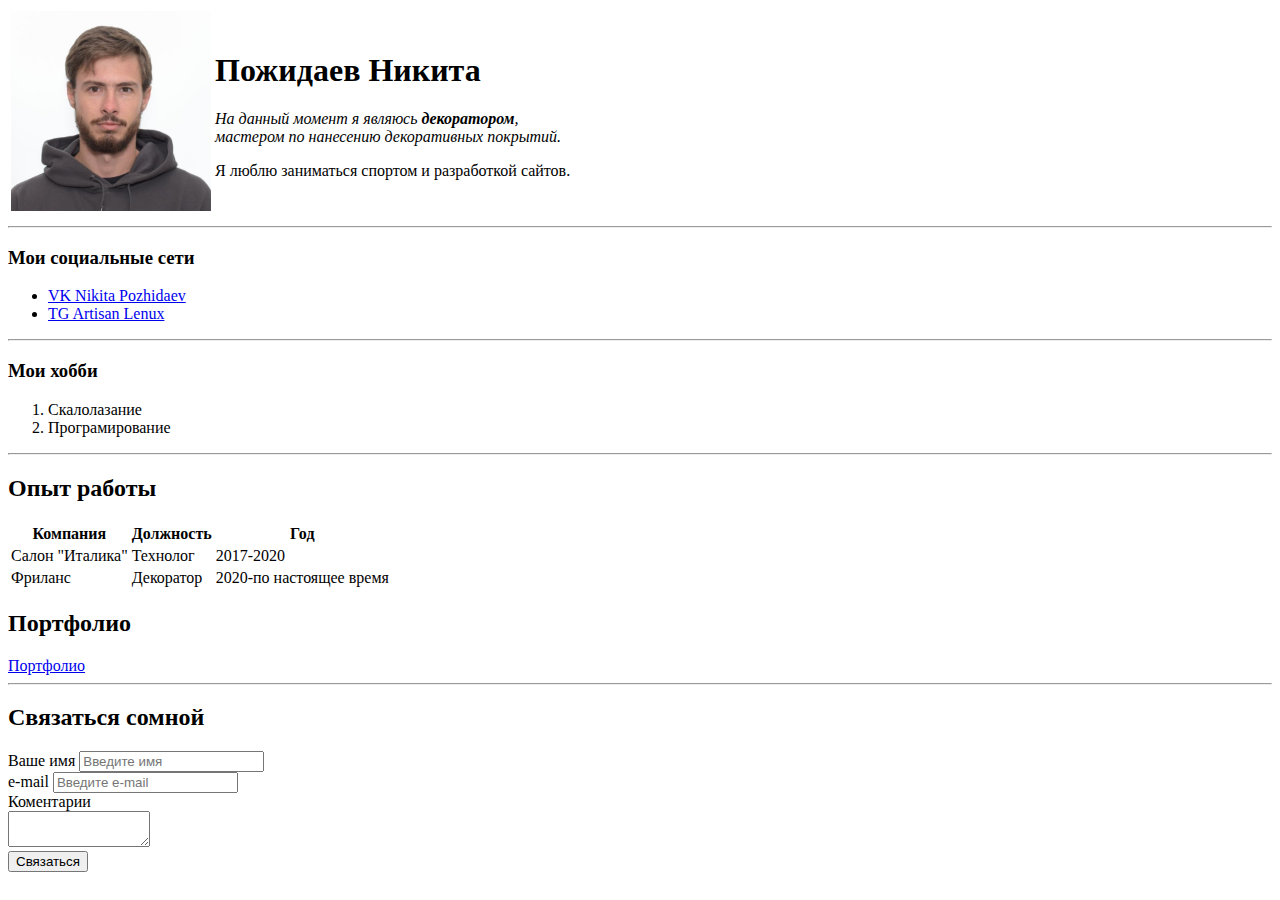
==== index.html @ 82baf1a7 "rename index" ====
<!DOCTYPE html>
<html lang="ru">
    <head>
        <meta charset="UTF-8">
        <meta name="viewport" content="width=device-width, initial-scale=1.0">
        <title>Pozhidaev resume</title>
    </head>
    <body>
        <table>
            <tr>
                <td>
                    <img src="photo/green.jpg" width="200" alt="Avatar"/>
                </td>
                <td>
                    <h1>Пожидаев Никита</h1>
                    <p><em>На данный момент я являюсь <strong>декоратором</strong>,<br> мастером по нанесению декоративных покрытий.</em></p>
                    <p>Я люблю заниматься спортом и разработкой сайтов.</p>
                </td>
            </tr>
        </table>
        <hr>
        <h3>Мои социальные сети</h3>
        <ul>
            <li><a href="https://vk.com/id481303725" target="_blank">VK Nikita Pozhidaev</a></li>
            <li><a href="https://t.me/Artisan178" target="_blank">TG Artisan Lenux</a></li>
        </ul>
        <hr>
        <h3>Мои хобби</h3>
        <ol>
            <li>Скалолазание</li>
            <li>Програмирование</li>
        </ol>
        <hr>
        <h2>Опыт работы</h2>
        <table>
            <thead>
                <tr>
                    <th>Компания</th>
                    <th>Должность</th>
                    <th>Год</th>
                </tr>
            </thead>
            <tbody>
                <tr>
                    <td>Салон "Италика"</td>
                    <td>Технолог</td>
                    <td>2017-2020</td>
                </tr>
                <tr>
                    <td>Фриланс</td>
                    <td>Декоратор</td>
                    <td>2020-по настоящее время</td>
                </tr>
            </tbody>
            <tfoot></tfoot>
        </table>
        <h2>Портфолио</h2>
        <a href="portfolio.html">Портфолио</a>
        <hr>
        <h2>Связаться сомной</h2>
        <form action="">
            <label for="name">Ваше имя</label>
            <input type="text" id="name" placeholder="Введите имя">
            <br>
            <label for="e-mail">e-mail</label>
            <input type="text" id="e-mail" placeholder="Введите e-mail">
            <br>
            <label for="text">Коментарии</label>
            <br>
           <textarea id="text" rows="2" cols="15"></textarea>
           <br>
            <input type="submit" value="Связаться">
        </form>
    </body>
</html>
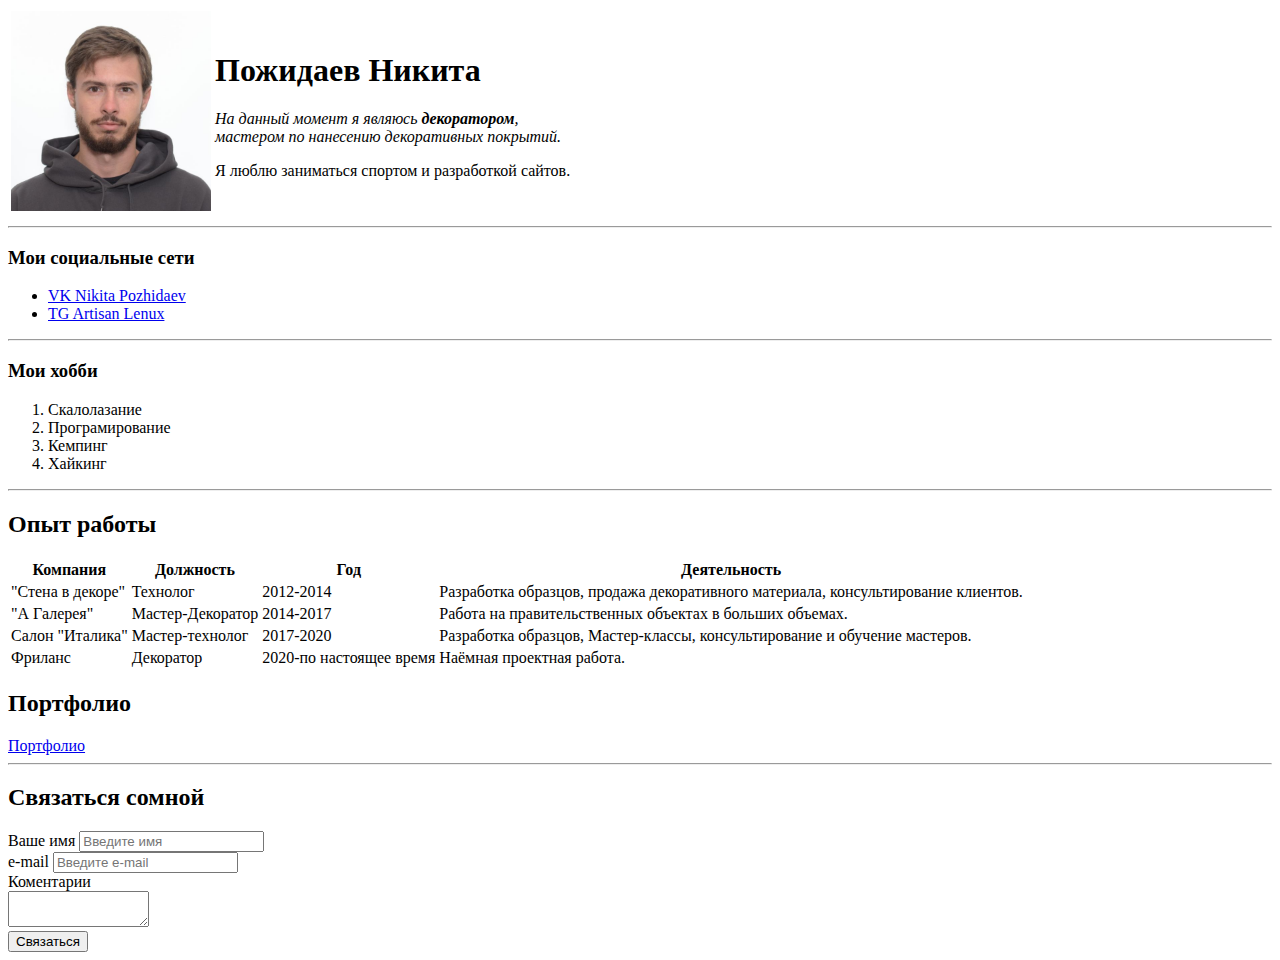
==== commit 43e1c3fa: "added text" ====
--- a/index.html
+++ b/index.html
@@ -29,6 +29,8 @@
         <ol>
             <li>Скалолазание</li>
             <li>Програмирование</li>
+            <li>Кемпинг</li>
+            <li>Хайкинг</li>
         </ol>
         <hr>
         <h2>Опыт работы</h2>
@@ -38,18 +40,33 @@
                     <th>Компания</th>
                     <th>Должность</th>
                     <th>Год</th>
+                    <th>Деятельность</th>
                 </tr>
             </thead>
             <tbody>
                 <tr>
+                    <td>"Стена в декоре"</td>
+                    <td>Технолог</td>
+                    <td>2012-2014</td>
+                    <td>Разработка образцов, продажа декоративного материала, консультирование клиентов.</td>
+                </tr>
+                <tr>
+                    <td>"А Галерея"</td>
+                    <td>Мастер-Декоратор </td>
+                    <td>2014-2017</td>
+                    <td>Работа на правительственных объектах в больших объемах.</td>
+                </tr>
+                <tr>
                     <td>Салон "Италика"</td>
-                    <td>Технолог</td>
+                    <td>Мастер-технолог</td>
                     <td>2017-2020</td>
+                    <td>Разработка образцов, Мастер-классы, консультирование и обучение мастеров.</td>
                 </tr>
                 <tr>
                     <td>Фриланс</td>
                     <td>Декоратор</td>
                     <td>2020-по настоящее время</td>
+                    <td>Наёмная проектная работа.</td>
                 </tr>
             </tbody>
             <tfoot></tfoot>
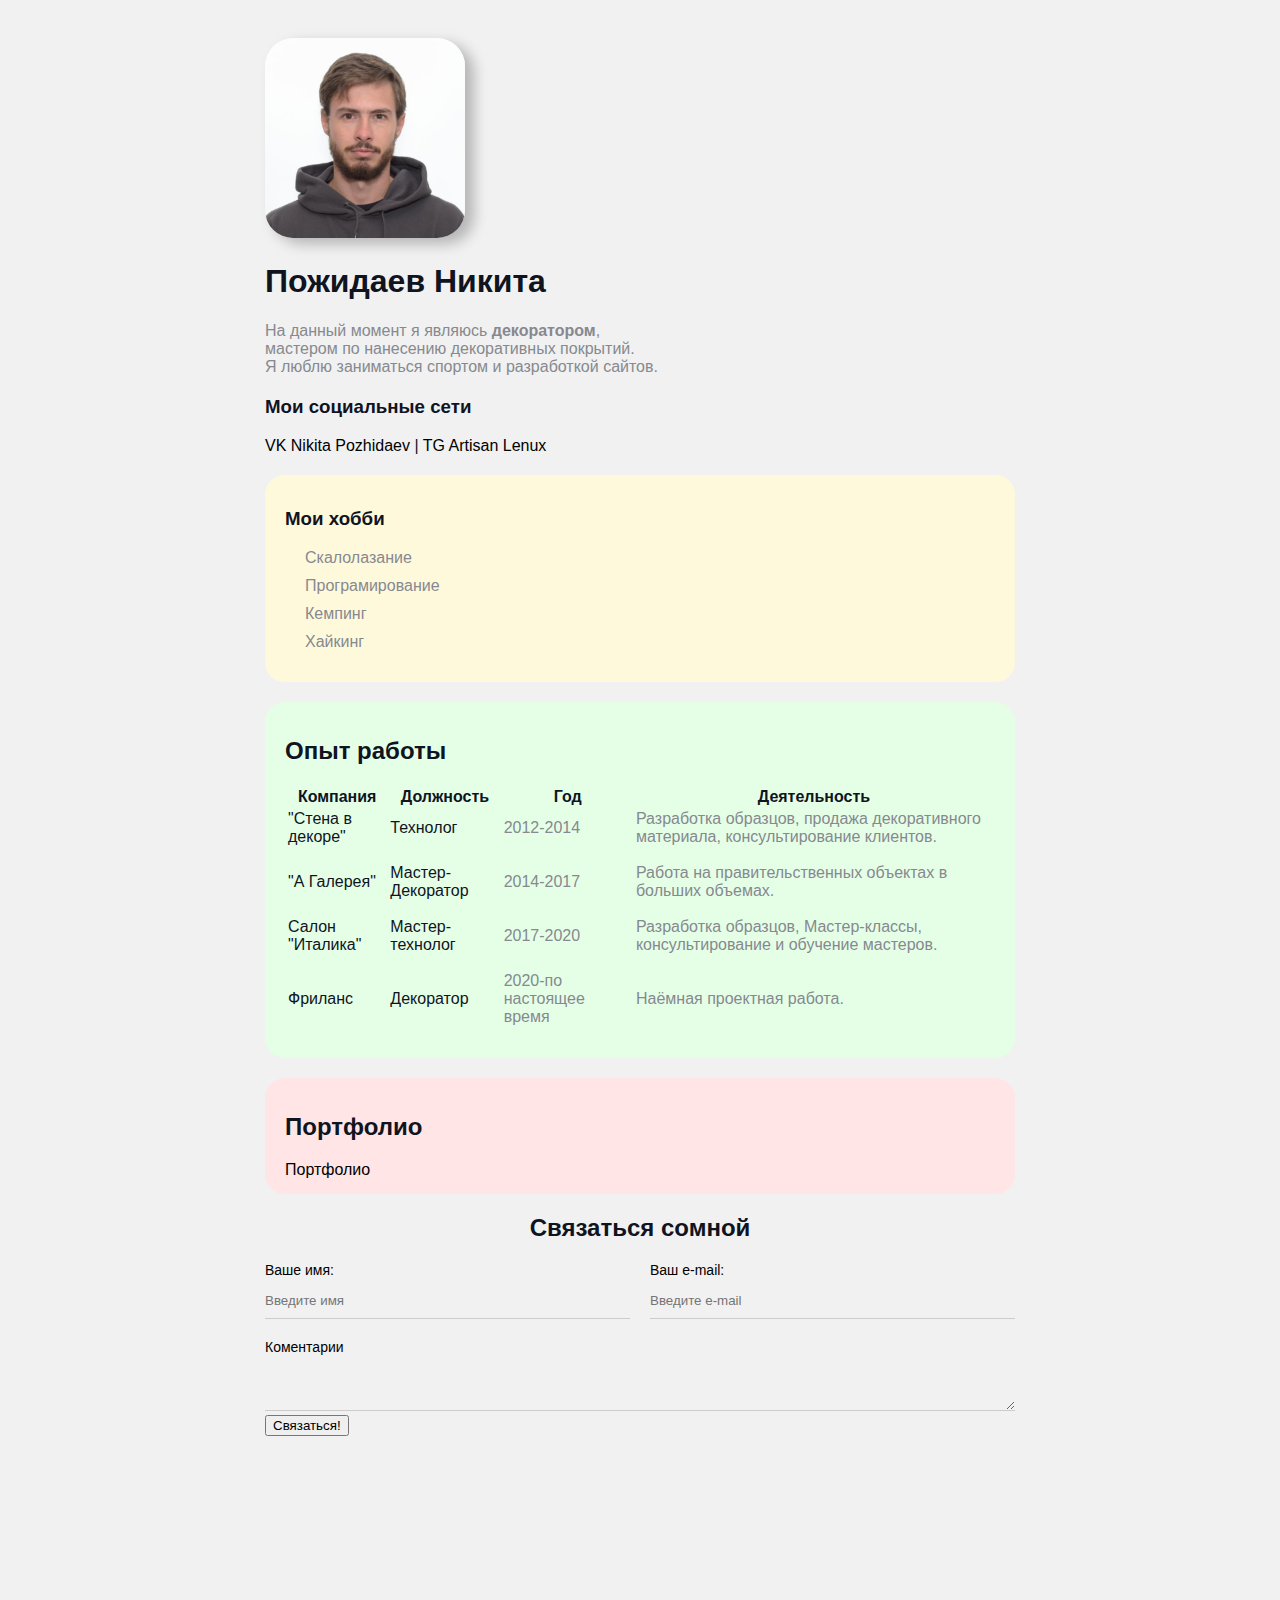
==== commit 0737cc20: "added-styles" ====
--- a/index.html
+++ b/index.html
@@ -4,89 +4,99 @@
         <meta charset="UTF-8">
         <meta name="viewport" content="width=device-width, initial-scale=1.0">
         <title>Pozhidaev resume</title>
+        <link href="style.css" rel="stylesheet">
     </head>
     <body>
-        <table>
-            <tr>
-                <td>
-                    <img src="photo/green.jpg" width="200" alt="Avatar"/>
-                </td>
-                <td>
+        <div class="container">
+            <div class="info">
+                <img src="photo/green.jpg" width="200" alt="Avatar" class="Avatar"/>
+                <div class="for-me">
                     <h1>Пожидаев Никита</h1>
-                    <p><em>На данный момент я являюсь <strong>декоратором</strong>,<br> мастером по нанесению декоративных покрытий.</em></p>
+                    <p>На данный момент я являюсь <strong>декоратором</strong>,<br> мастером по нанесению декоративных покрытий.</p>
                     <p>Я люблю заниматься спортом и разработкой сайтов.</p>
-                </td>
-            </tr>
-        </table>
-        <hr>
-        <h3>Мои социальные сети</h3>
-        <ul>
-            <li><a href="https://vk.com/id481303725" target="_blank">VK Nikita Pozhidaev</a></li>
-            <li><a href="https://t.me/Artisan178" target="_blank">TG Artisan Lenux</a></li>
-        </ul>
-        <hr>
-        <h3>Мои хобби</h3>
-        <ol>
-            <li>Скалолазание</li>
-            <li>Програмирование</li>
-            <li>Кемпинг</li>
-            <li>Хайкинг</li>
-        </ol>
-        <hr>
-        <h2>Опыт работы</h2>
-        <table>
-            <thead>
-                <tr>
-                    <th>Компания</th>
-                    <th>Должность</th>
-                    <th>Год</th>
-                    <th>Деятельность</th>
-                </tr>
-            </thead>
-            <tbody>
-                <tr>
-                    <td>"Стена в декоре"</td>
-                    <td>Технолог</td>
-                    <td>2012-2014</td>
-                    <td>Разработка образцов, продажа декоративного материала, консультирование клиентов.</td>
-                </tr>
-                <tr>
-                    <td>"А Галерея"</td>
-                    <td>Мастер-Декоратор </td>
-                    <td>2014-2017</td>
-                    <td>Работа на правительственных объектах в больших объемах.</td>
-                </tr>
-                <tr>
-                    <td>Салон "Италика"</td>
-                    <td>Мастер-технолог</td>
-                    <td>2017-2020</td>
-                    <td>Разработка образцов, Мастер-классы, консультирование и обучение мастеров.</td>
-                </tr>
-                <tr>
-                    <td>Фриланс</td>
-                    <td>Декоратор</td>
-                    <td>2020-по настоящее время</td>
-                    <td>Наёмная проектная работа.</td>
-                </tr>
-            </tbody>
-            <tfoot></tfoot>
-        </table>
-        <h2>Портфолио</h2>
-        <a href="portfolio.html">Портфолио</a>
-        <hr>
-        <h2>Связаться сомной</h2>
-        <form action="">
-            <label for="name">Ваше имя</label>
-            <input type="text" id="name" placeholder="Введите имя">
-            <br>
-            <label for="e-mail">e-mail</label>
-            <input type="text" id="e-mail" placeholder="Введите e-mail">
-            <br>
-            <label for="text">Коментарии</label>
-            <br>
-           <textarea id="text" rows="2" cols="15"></textarea>
-           <br>
-            <input type="submit" value="Связаться">
-        </form>
+                </div>
+           
+            </div>
+          
+            <div class="social">
+                <h3>Мои социальные сети</h3>
+               
+                    <a href="https://vk.com/id481303725" target="_blank">VK Nikita Pozhidaev</a>
+                    |
+                    <a href="https://t.me/Artisan178" target="_blank">TG Artisan Lenux</a>
+               
+            </div>
+         <div class="card bg-yellow">
+            <h3>Мои хобби</h3>
+            <ol class="list">
+                <li>Скалолазание</li>
+                <li>Програмирование</li>
+                <li>Кемпинг</li>
+                <li>Хайкинг</li>
+            </ol>
+        </div>
+        <div class="card bg-green">
+            <h2>Опыт работы</h2>
+            <table class="table">
+                <thead>
+                    <tr>
+                        <th>Компания</th>
+                        <th>Должность</th>
+                        <th>Год</th>
+                        <th>Деятельность</th>
+                    </tr>
+                </thead>
+                <tbody>
+                    <tr>
+                        <td>"Стена в декоре"</td>
+                        <td>Технолог</td>
+                        <td>2012-2014</td>
+                        <td>Разработка образцов, продажа декоративного материала, консультирование клиентов.</td>
+                    </tr>
+                    <tr>
+                        <td>"А Галерея"</td>
+                        <td>Мастер-Декоратор </td>
+                        <td>2014-2017</td>
+                        <td>Работа на правительственных объектах в больших объемах.</td>
+                    </tr>
+                    <tr>
+                        <td>Салон "Италика"</td>
+                        <td>Мастер-технолог</td>
+                        <td>2017-2020</td>
+                        <td>Разработка образцов, Мастер-классы, консультирование и обучение мастеров.</td>
+                    </tr>
+                    <tr>
+                        <td>Фриланс</td>
+                        <td>Декоратор</td>
+                        <td>2020-по настоящее время</td>
+                        <td>Наёмная проектная работа.</td>
+                    </tr>
+                </tbody>
+                <tfoot></tfoot>   
+            </table>
+        </div>
+        <div class="card bg-red">
+            <h2>Портфолио</h2>
+            <a href="portfolio.html">Портфолио</a>
+        </div> 
+            <h2 class="contact">Связаться сомной</h2>
+            <form action="/">
+            <div class="row">
+                <div class="form-group">
+                    <label for="name">Ваше имя:</label>   
+                    <input type="text" id="name" placeholder="Введите имя">    
+                </div>    
+                <div class="form-group">   
+                    <label for="e-mail"> Ваш e-mail:</label>    
+                    <input type="text" id="e-mail" placeholder="Введите e-mail">    
+                </div>        
+            </div>
+                <div class="form-group">   
+                    <label for="text">Коментарии</label>    
+                    <textarea id="text" rows="2" cols="15"></textarea>    
+                </div>      
+                    <input class="btn" type="submit" value="Связаться!">
+            </form>  
+        <div style="margin-bottom: 500px;;"></div> 
     </body>
 </html>--- a/style.css
+++ b/style.css
@@ -0,0 +1,132 @@
+body {
+    background-color: #f1f1f1;
+    color: #0f141e; 
+    font-size: 16px;
+    font-weight: normal;
+    font-family: 'Roboto', sans-serif;
+
+    /*font: 16px normal 'Roboto', sans-serif;*/
+
+}
+.container {
+    max-width: 750px;
+    margin: auto;
+    padding-top: 30px
+}
+
+a {
+    color: black;
+    text-decoration: none;
+}
+
+a:hover {
+    text-decoration: underline;
+}
+
+a:active {
+    color: blue;
+}
+
+a:visited {
+    color: gray;
+}
+
+.Avatar {
+    width: 200px;
+    border-radius: 28px;
+    box-shadow: 9px 6px 14px rgba(0, 0, 0, 0.25);
+
+}
+
+.info p {
+color: #86898f; 
+margin: 0%;
+
+}
+.bg-yellow {
+    background: #fff9dc;
+}
+
+.bg-green {
+    background: #e5ffe7;
+}
+
+.bg-red {
+    background: #ffe5e5;
+}
+
+.card {
+    padding: 15px 20px;
+    margin-bottom: 20px;
+    border-radius: 20px; 
+}
+
+.info {
+    margin-bottom: 20px;
+    
+}
+
+
+.social {
+    margin-bottom: 20px;
+}
+
+.list {
+    padding: 0 20px;
+    list-style: none;
+
+}
+
+.list li {
+    color: #86898f;
+    margin-bottom: 10px;
+
+}
+
+.table{
+    width: 100%;
+}
+
+.table td {
+    padding-bottom: 15px;
+}
+
+.table td:nth-child(4), .table td:nth-child(3) {
+    color: #86898f;
+}
+
+.contact {
+    text-align: center;
+}
+
+.form-group label {
+display: block;
+font-size: 14px;
+color: #000;
+}
+
+.form-group input, .form-group textarea {
+    width: 100%;
+    box-sizing: border-box;
+    border: none;
+    background: transparent;
+    border-bottom: 1px solid #ccc;
+    color: #000;
+    padding: 15px 0 10px;
+    outline: none;
+    font-family: inherit;
+
+}
+.row {
+    display: flex;
+    margin-bottom: 20px;
+    
+
+}
+.row > .form-group {
+    width: 50%;
+    margin-right: 20px;
+}
+.row > .form-group:last-child {
+    margin-right: 0px;
+}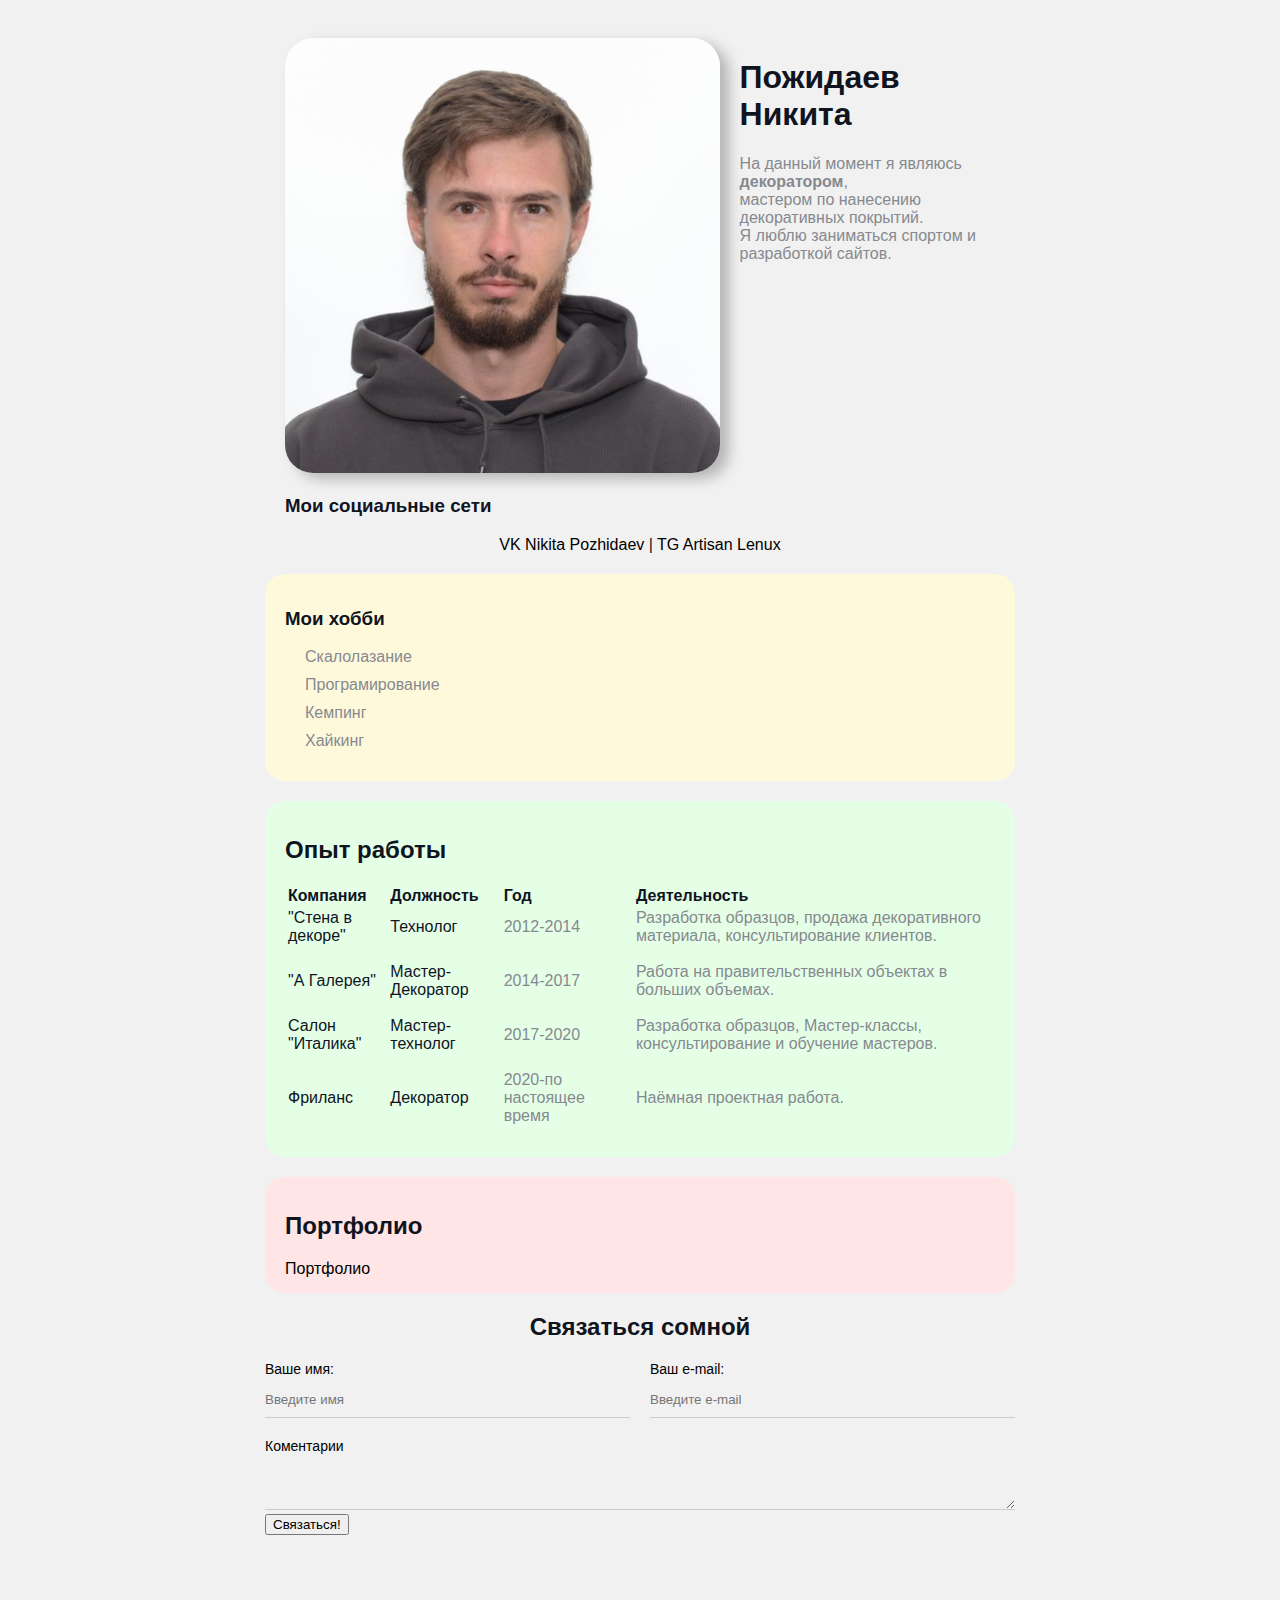
==== commit d6a9fb67: "adaptation for phone" ====
--- a/index.html
+++ b/index.html
@@ -9,17 +9,20 @@
     <body>
         <div class="container">
             <div class="info">
-                <img src="photo/green.jpg" width="200" alt="Avatar" class="Avatar"/>
+                <div class="for-me">
+                    <img src="photo/green.jpg" width="200" alt="Avatar" class="Avatar"/>
+                </div>
                 <div class="for-me">
                     <h1>Пожидаев Никита</h1>
-                    <p>На данный момент я являюсь <strong>декоратором</strong>,<br> мастером по нанесению декоративных покрытий.</p>
+                    <p>На данный момент я являюсь <strong>декоратором</strong>,<br>
+                         мастером по нанесению декоративных покрытий.</p>
                     <p>Я люблю заниматься спортом и разработкой сайтов.</p>
                 </div>
            
             </div>
           
             <div class="social">
-                <h3>Мои социальные сети</h3>
+                <h3 class="social-title">Мои социальные сети</h3>
                
                     <a href="https://vk.com/id481303725" target="_blank">VK Nikita Pozhidaev</a>
                     |
--- a/style.css
+++ b/style.css
@@ -7,6 +7,33 @@
 
     /*font: 16px normal 'Roboto', sans-serif;*/
 
+}
+
+@media (min-width: 768px) {
+    .info {
+      display: flex;
+      align-items: left;
+    }
+    
+    .Avatar {
+      width: 200px;
+      height: auto;
+      margin-right: 20px;
+    }
+   
+  }
+
+@media (max-width: 768px) {
+    .for-me {
+        display: block;
+        margin-left: -20px;
+    }
+    .Avatar {
+        width: 100%;
+        height: auto;
+        margin-left: -20px;     
+    }
+ 
 }
 .container {
     max-width: 750px;
@@ -32,10 +59,33 @@
 }
 
 .Avatar {
-    width: 200px;
+    width: 100%;
     border-radius: 28px;
     box-shadow: 9px 6px 14px rgba(0, 0, 0, 0.25);
+    
 
+}
+
+
+
+.for-me {
+    /* display: inline-block;
+    vertical-align: middle; */
+    margin-left: 20px;
+}
+
+/* .info {
+    margin-bottom: 20px;
+    display: flex;
+} */
+
+.social {
+    text-align: center;
+}
+
+.social-title {
+    text-align: left;
+    margin-left: 20px;
 }
 
 .info p {
@@ -45,10 +95,13 @@
 }
 .bg-yellow {
     background: #fff9dc;
+    
 }
 
 .bg-green {
     background: #e5ffe7;
+    overflow: auto;
+    text-align: left;
 }
 
 .bg-red {
@@ -60,12 +113,6 @@
     margin-bottom: 20px;
     border-radius: 20px; 
 }
-
-.info {
-    margin-bottom: 20px;
-    
-}
-
 
 .social {
     margin-bottom: 20px;
@@ -129,4 +176,8 @@
 }
 .row > .form-group:last-child {
     margin-right: 0px;
+}
+
+.btn:hover {
+    color: red;
 }